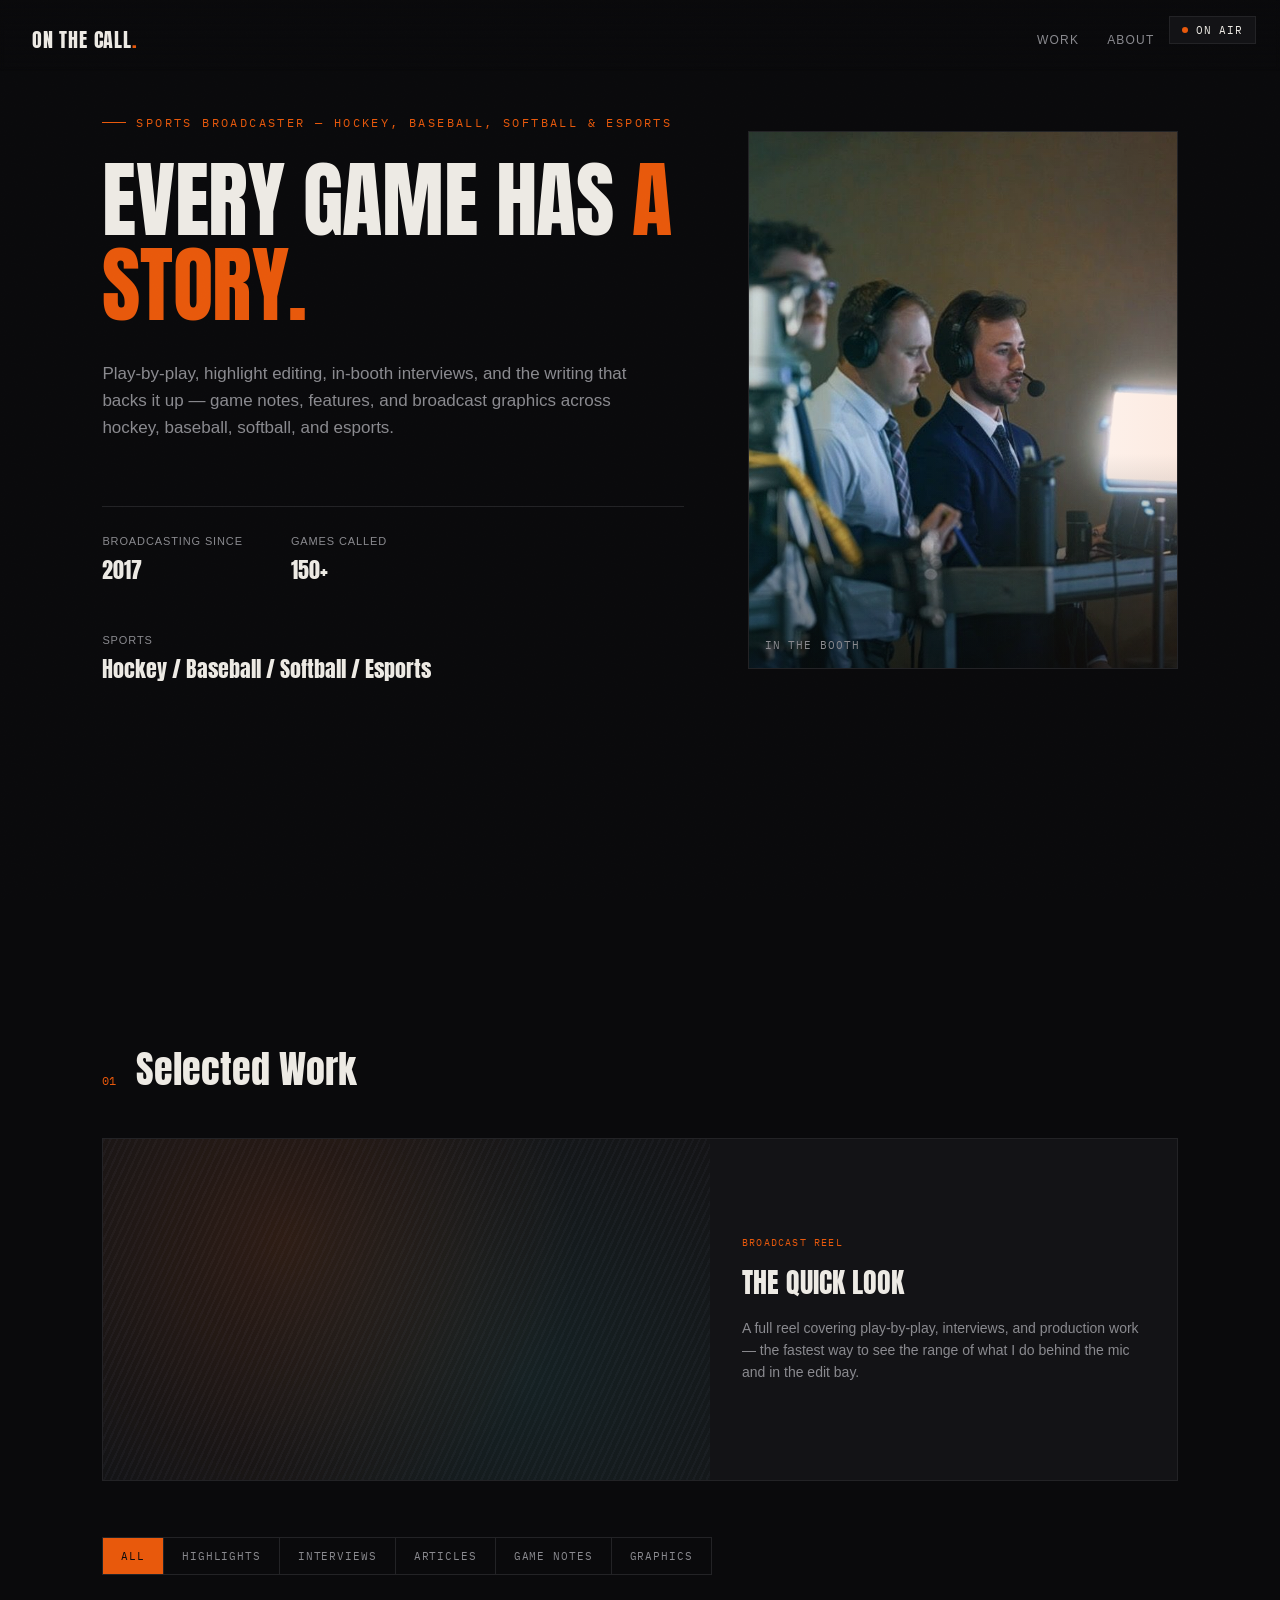
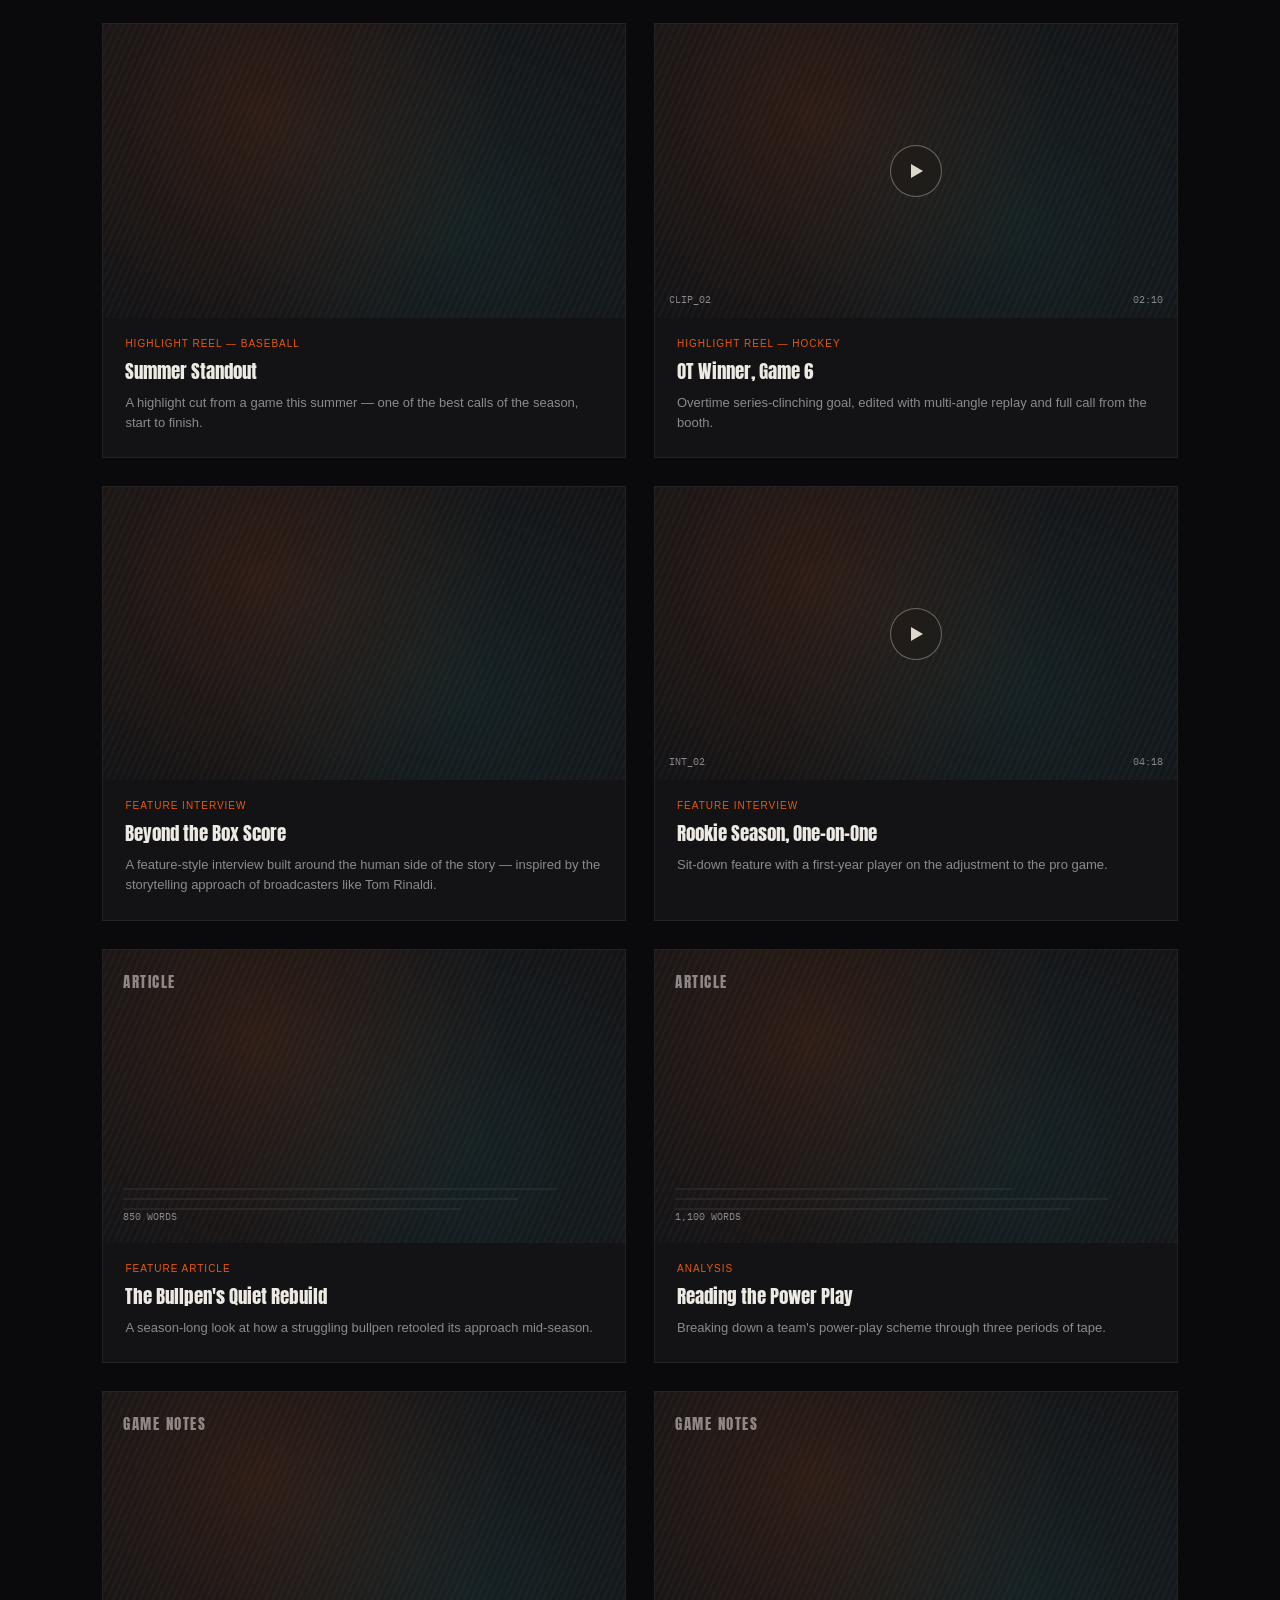
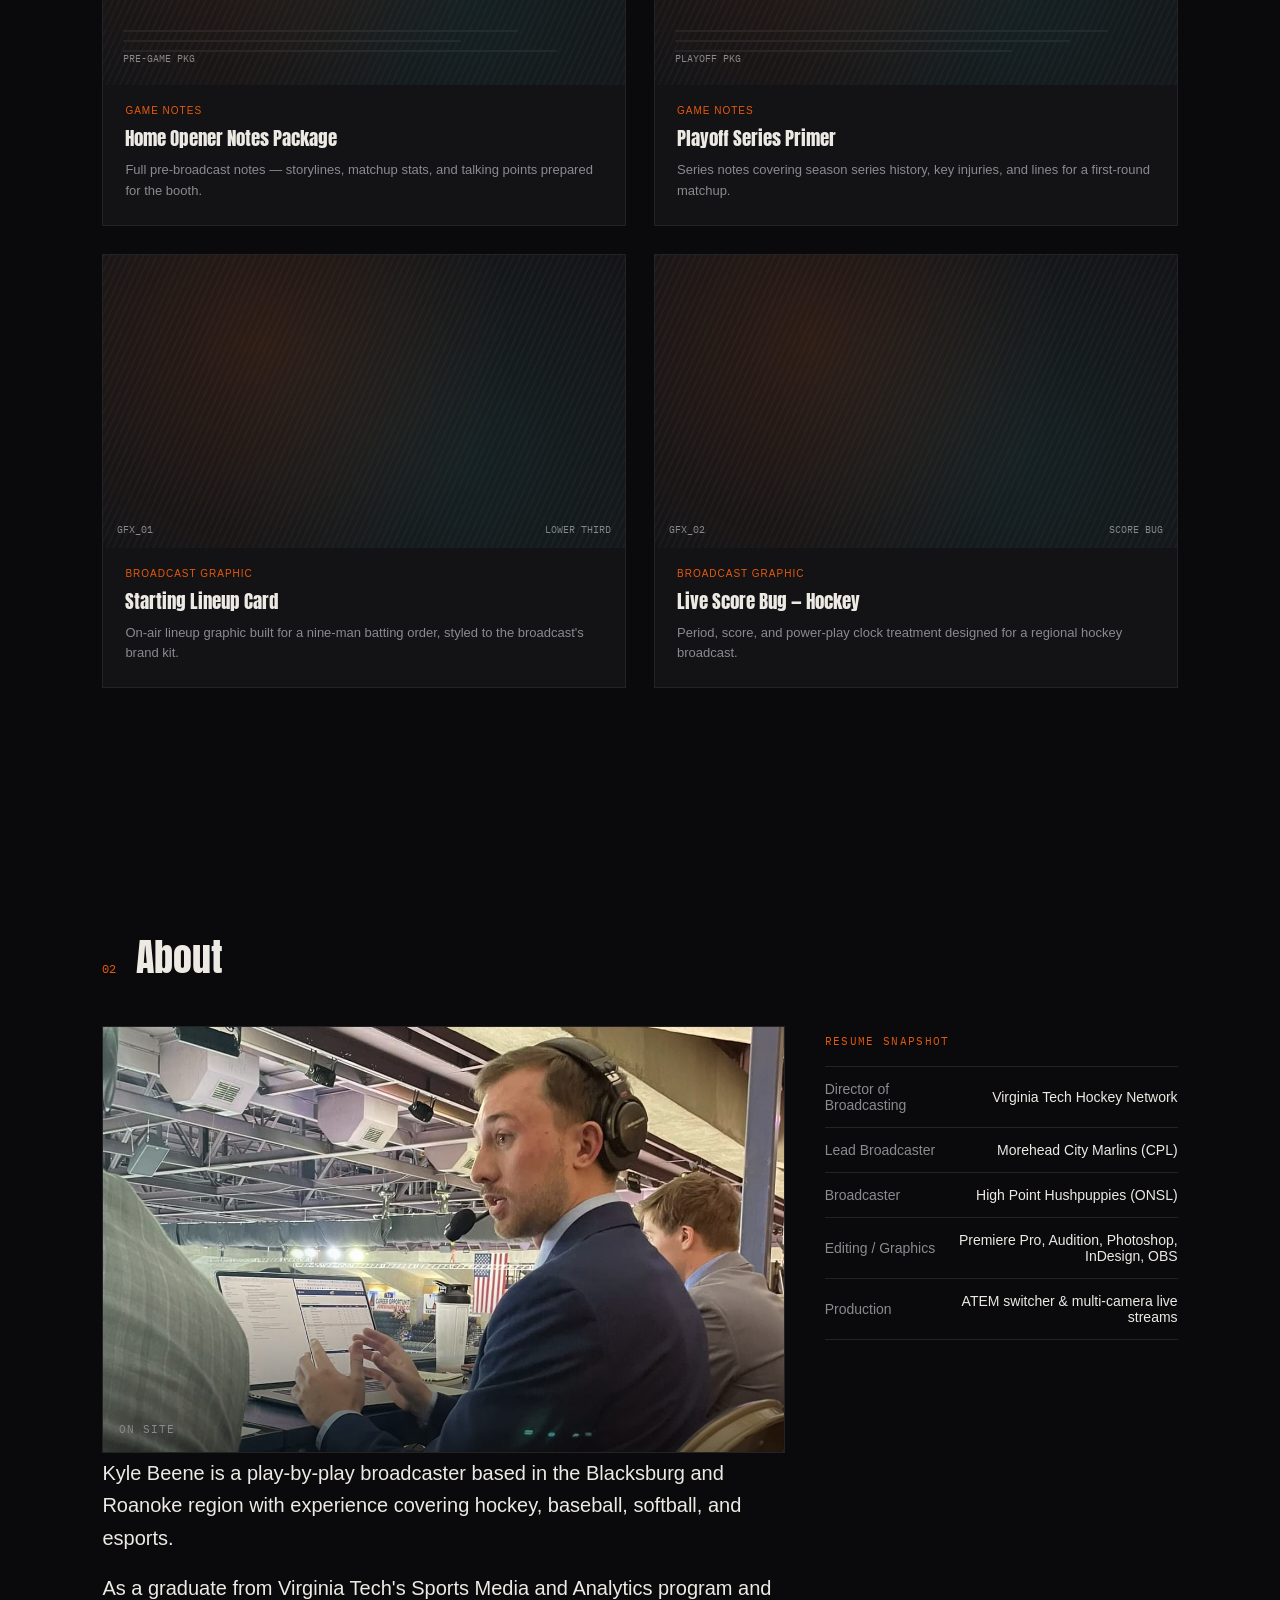
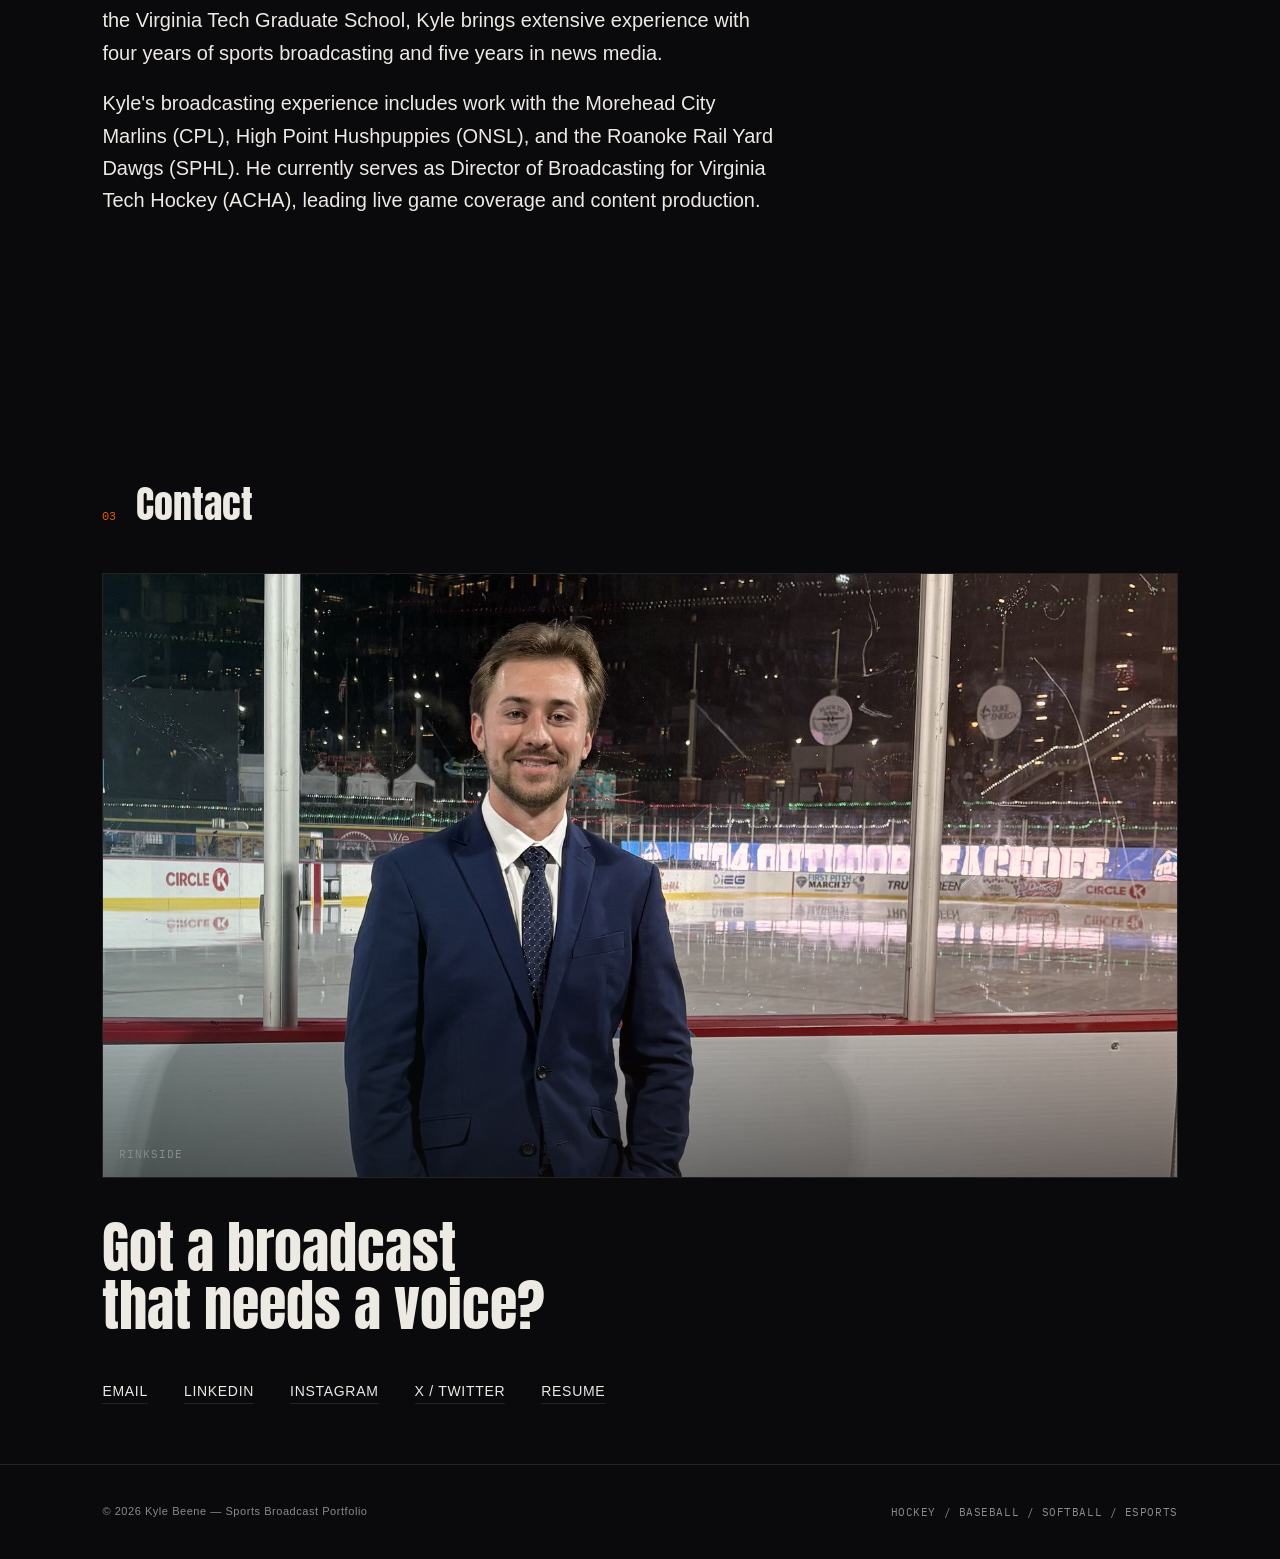
==== other.html @ 260bb2aa "Rename index.html to other.html" ====
<!DOCTYPE html>
<html lang="en">
<head>
<meta charset="UTF-8">
<meta name="viewport" content="width=device-width, initial-scale=1.0">
<title>ON THE CALL — Sports Broadcaster Portfolio</title>
<link rel="preconnect" href="https://fonts.googleapis.com">
<link href="https://fonts.googleapis.com/css2?family=Anton&family=Neue+Montreal:wght@400;500;600&family=IBM+Plex+Mono:wght@400;500;600&display=swap" rel="stylesheet">
<style>
  :root{
    --bg: #0A0A0C;
    --bg-panel: #131316;
    --line: #232326;
    --ink: #EDEAE4;
    --ink-dim: #8A8A8F;
    --amber: #E8590C;
    --teal: #1B6B6F;
    --amber-glow: rgba(232, 89, 12, 0.35);
  }
  *{margin:0;padding:0;box-sizing:border-box;}
  html{scroll-behavior:smooth;}
  body{
    background:var(--bg);
    color:var(--ink);
    font-family:'Neue Montreal', -apple-system, sans-serif;
    overflow-x:hidden;
    position:relative;
  }
  body::before{
    content:"";
    position:fixed; inset:0;
    background-image:url("data:image/svg+xml,%3Csvg xmlns='http://www.w3.org/2000/svg' width='100' height='100'%3E%3Cfilter id='n'%3E%3CfeTurbulence type='fractalNoise' baseFrequency='0.9' numOctaves='2' stitchTiles='stitch'/%3E%3C/filter%3E%3Crect width='100%25' height='100%25' filter='url(%23n)' opacity='0.4'/%3E%3C/svg%3E");
    opacity:0.02;
    pointer-events:none;
    z-index:999;
    mix-blend-mode:overlay;
  }
  .mono{font-family:'IBM Plex Mono', monospace;}

  #scrub{
    position:fixed; top:0; left:0; height:2px; background:var(--amber);
    z-index:1000; width:0%; transition:width 0.1s linear;
  }

  /* score-bug style live badge */
  #livebug{
    position:fixed; top:16px; right:24px; z-index:1000;
    display:flex; align-items:center; gap:8px;
    background:var(--bg-panel); border:1px solid var(--line);
    padding:6px 12px; font-size:11px; letter-spacing:0.08em;
  }
  #livebug .dot{width:6px; height:6px; border-radius:50%; background:var(--amber); animation:pulse 2.4s infinite;}
  @keyframes pulse{0%,100%{opacity:1;}50%{opacity:0.55;}}

  nav{
    position:fixed; top:0; left:0; right:0; z-index:900;
    display:flex; align-items:center; justify-content:space-between;
    padding:24px 32px 16px;
    background:linear-gradient(to bottom, rgba(10,10,12,0.9), transparent);
    backdrop-filter:blur(2px);
  }
  .logo{font-family:'Anton', sans-serif; font-size:20px; letter-spacing:0.04em;}
  .navlinks{display:flex; gap:28px; font-size:12px; letter-spacing:0.1em; text-transform:uppercase;}
  .navlinks a{color:var(--ink-dim); text-decoration:none; transition:color 0.2s;}
  .navlinks a:hover{color:var(--amber);}

  section{padding:140px 8vw 100px; position:relative; max-width:1400px; margin:0 auto;}

  #hero{min-height:100vh; display:flex; flex-direction:column; justify-content:center; padding-top:0;}
  .hero-grid{display:grid; grid-template-columns:1.15fr 0.85fr; gap:64px; align-items:center;}
  .hero-photo{
    position:relative; border:1px solid var(--line); background:var(--bg-panel);
    aspect-ratio:4/5; overflow:hidden;
  }
  .hero-photo img{width:100%; height:100%; object-fit:cover; display:block; filter:saturate(0.9) contrast(1.05);}
  .hero-photo.on-site-photo img{
    object-position:center 30%;
    transform:scale(1.09);
  }
  .hero-photo::after{
    content:""; position:absolute; inset:0;
    background:linear-gradient(180deg, rgba(10,10,12,0) 60%, rgba(10,10,12,0.55) 100%),
               linear-gradient(90deg, rgba(27,107,111,0.18), transparent 40%, rgba(232,89,12,0.12));
    pointer-events:none;
  }
  .hero-photo-tag{
    position:absolute; bottom:16px; left:16px; z-index:2;
    font-size:11px; letter-spacing:0.08em; color:var(--ink-dim);
  }
  @media (max-width:900px){
    .hero-grid{grid-template-columns:1fr;}
    .hero-photo{max-width:340px; order:-1;}
  }
  .eyebrow{
    font-size:12px; letter-spacing:0.2em; color:var(--amber); text-transform:uppercase;
    display:flex; align-items:center; gap:10px; margin-bottom:28px;
  }
  .eyebrow::before{content:""; width:24px; height:1px; background:var(--amber);}
  h1.hero-title{
    font-family:'Anton', sans-serif;
    font-size:clamp(38px, 6.5vw, 92px);
    line-height:1.02;
    letter-spacing:-0.005em;
    text-transform:uppercase;
    max-width:1150px;
    font-weight:400;
  }
  h1.hero-title .grade{
    color:var(--amber);
  }
  .hero-sub{
    margin-top:32px; max-width:560px; color:var(--ink-dim); font-size:17px; line-height:1.6;
  }
  .hero-meta{
    display:flex; gap:48px; margin-top:64px; padding-top:28px; border-top:1px solid var(--line); flex-wrap:wrap;
  }
  .hero-meta div span{display:block; font-size:11px; color:var(--ink-dim); letter-spacing:0.08em; text-transform:uppercase; margin-bottom:6px;}
  .hero-meta div strong{font-family:'Anton', sans-serif; font-size:22px; font-weight:400;}

  /* SECTION HEADERS */
  .sec-head{display:flex; align-items:baseline; gap:20px; margin-bottom:40px;}
  .sec-code{font-size:12px; color:var(--amber);}
  h2.sec-title{
    font-family:'Anton', sans-serif; font-size:clamp(26px,3vw,38px);
    text-transform:none; letter-spacing:0; font-weight:400;
  }

  /* CATEGORY TABS — styled like broadcast lower-third selectors */
  .tabs{display:flex; gap:0; margin-bottom:48px; border:1px solid var(--line); width:fit-content; flex-wrap:wrap;}
  .tab{
    font-family:'IBM Plex Mono', monospace; font-size:11px; letter-spacing:0.08em; text-transform:uppercase;
    padding:11px 18px; color:var(--ink-dim); background:transparent; border:none; cursor:pointer;
    border-right:1px solid var(--line);
  }
  .tab:last-child{border-right:none;}
  .tab:hover{color:var(--ink);}
  .tab.active{background:var(--amber); color:#0A0A0C;}

  .grid{display:grid; grid-template-columns:repeat(2,1fr); gap:28px;}
  .card{
    position:relative; border:1px solid var(--line); background:var(--bg-panel);
    overflow:hidden; transition:border-color 0.25s, transform 0.25s;
  }
  .card:hover{border-color:var(--amber); transform:translateY(-2px);}
  .card[hidden]{display:none;}

  .frame{
    aspect-ratio:16/9; position:relative; overflow:hidden;
    background:repeating-linear-gradient(115deg, #1a1a1e 0 2px, #141416 2px 6px);
  }
  .frame::after{
    content:""; position:absolute; inset:0;
    background:radial-gradient(circle at 30% 30%, rgba(232,89,12,0.12), transparent 60%),
               radial-gradient(circle at 70% 70%, rgba(27,107,111,0.15), transparent 60%);
    pointer-events:none;
  }
  .play-btn{
    position:absolute; top:50%; left:50%; transform:translate(-50%,-50%);
    width:52px; height:52px; border-radius:50%; border:1px solid rgba(237,234,228,0.4);
    display:flex; align-items:center; justify-content:center;
    backdrop-filter:blur(4px); background:rgba(10,10,12,0.3);
    transition:all 0.25s;
  }
  .card:hover .play-btn{border-color:var(--amber); background:var(--amber); transform:translate(-50%,-50%) scale(1.03);}
  .play-btn::after{content:""; width:0; height:0; border-left:12px solid var(--ink); border-top:7px solid transparent; border-bottom:7px solid transparent; margin-left:3px;}
  .card:hover .play-btn::after{border-left-color:#0A0A0C;}

  /* text-type frame for articles / game notes */
  .frame.text-frame{
    display:flex; flex-direction:column; justify-content:space-between; padding:20px;
  }
  .text-frame .glyph{font-family:'Anton', sans-serif; font-size:15px; color:var(--ink-dim); letter-spacing:0.1em;}
  .text-frame .lines{display:flex; flex-direction:column; gap:8px; margin-top:auto;}
  .text-frame .ln{height:2px; background:var(--line);}
  .text-frame .ln.w1{width:90%;} .text-frame .ln.w2{width:70%;} .text-frame .ln.w3{width:82%;}

  .frame-code{position:absolute; bottom:12px; left:14px; font-size:10px; color:var(--ink-dim);}
  .frame-dur{position:absolute; bottom:12px; right:14px; font-size:10px; color:var(--ink-dim);}

  .video-embed{position:relative; width:100%; height:100%;}
  .video-embed iframe{position:absolute; inset:0; width:100%; height:100%; border:0; display:block;}

  /* featured reel */
  .featured{
    border:1px solid var(--line); background:var(--bg-panel); margin-bottom:56px;
    display:grid; grid-template-columns:1.3fr 1fr;
  }
  .featured .frame{aspect-ratio:16/9; height:auto;}
  .featured-body{padding:32px; display:flex; flex-direction:column; justify-content:center;}
  .featured-tag{font-size:10px; letter-spacing:0.12em; text-transform:uppercase; color:var(--amber); margin-bottom:12px;}
  .featured-title{font-family:'Anton', sans-serif; font-size:28px; text-transform:uppercase; margin-bottom:14px;}
  .featured-desc{font-size:14px; color:var(--ink-dim); line-height:1.6;}
  @media (max-width:820px){
    .featured{grid-template-columns:1fr;}
    .featured .frame{aspect-ratio:16/9;}
  }
  .card-body{padding:20px 22px 24px;}
  .card-tag{font-size:10px; letter-spacing:0.1em; text-transform:uppercase; color:var(--amber); margin-bottom:8px;}
  .card-title{font-family:'Anton', sans-serif; font-size:19px; font-weight:400; text-transform:none; margin-bottom:8px;}
  .card-desc{font-size:13px; color:var(--ink-dim); line-height:1.55;}

  /* ABOUT */
  #about{display:block;}
  .about-layout{display:grid; grid-template-columns:minmax(0, 1.45fr) minmax(260px, 0.75fr); gap:40px; width:100%; align-items:start;}
  .about-photo-wrap{display:flex; flex-direction:column;}
  .about-lead{font-size:20px; line-height:1.62; font-weight:400; width:100%; max-width:none; margin-top:4px;}
  .about-lead .amber{color:var(--amber);}
  .about-lead p{margin:0 0 18px;}
  .resume-panel{padding-top:8px;}
  .resume-heading{font-size:11px; letter-spacing:0.12em; text-transform:uppercase; color:var(--amber); margin-bottom:18px;}
  .stack{margin-top:0; display:flex; flex-direction:column; gap:0; border-top:1px solid var(--line);}
  .stack-row{display:grid; grid-template-columns:1fr auto; align-items:center; padding:14px 0; border-bottom:1px solid var(--line); font-size:14px; gap:18px;}
  .stack-row span:first-child{color:var(--ink-dim); text-align:left;}
  .stack-row span:last-child{text-align:right; white-space:normal;}

  /* CONTACT */
  #contact{text-align:left; padding-bottom:60px;}
  h2.big-cta{
    font-family:'Anton', sans-serif; font-size:clamp(30px,4.5vw,56px); text-transform:none; font-weight:400;
    line-height:1.05; max-width:900px;
  }
  .contact-links{display:flex; gap:36px; margin-top:48px; flex-wrap:wrap;}
  .contact-links a{
    color:var(--ink); text-decoration:none; font-size:14px; letter-spacing:0.05em;
    text-transform:uppercase; border-bottom:1px solid var(--line); padding-bottom:4px;
    transition:border-color 0.2s, color 0.2s;
  }
  .contact-links a:hover{border-color:var(--amber); color:var(--amber);}

  footer{
    padding:40px 8vw; display:flex; justify-content:space-between;
    border-top:1px solid var(--line); font-size:11px; color:var(--ink-dim);
    letter-spacing:0.05em; flex-wrap:wrap; gap:10px;
  }

  @media (max-width:820px){
    .grid{grid-template-columns:1fr;}
    #about{grid-template-columns:1fr; gap:40px;}
    .navlinks{display:none;}
    .hero-meta{gap:28px;}
    #livebug{display:none;}
  }
  @media (prefers-reduced-motion: reduce){
    html{scroll-behavior:auto;}
    *{transition:none !important;}
    #livebug .dot{animation:none;}
  }
  a:focus-visible, .tab:focus-visible{outline:2px solid var(--amber); outline-offset:3px;}
</style>
</head>
<body>

<div id="scrub"></div>
<div id="livebug" class="mono"><span class="dot"></span> ON AIR</div>

<nav>
  <div class="logo">ON THE CALL<span style="color:var(--amber)">.</span></div>
  <div class="navlinks">
    <a href="#work">Work</a>
    <a href="#about">About</a>
    <a href="#contact">Contact</a>
  </div>
</nav>

<section id="hero">
  <div class="hero-grid">
    <div>
      <div class="eyebrow mono">Sports Broadcaster — Hockey, Baseball, Softball &amp; Esports</div>
      <h1 class="hero-title">Every game has <span class="grade">a story.</span></h1>
      <p class="hero-sub">Play-by-play, highlight editing, in-booth interviews, and the writing that backs it up — game notes, features, and broadcast graphics across hockey, baseball, softball, and esports.</p>
      <div class="hero-meta">
        <div><span>Broadcasting Since</span><strong>2017</strong></div>
        <div><span>Games Called</span><strong>150+</strong></div>
        <div><span>Sports</span><strong>Hockey / Baseball / Softball / Esports</strong></div>
      </div>
    </div>
    <div class="hero-photo">
      <img src="[data-uri]" alt="Kyle Beene on the broadcast set">
      <span class="hero-photo-tag mono">IN THE BOOTH</span>
    </div>
  </div>
</section>

<section id="work">
  <div class="sec-head">
    <span class="sec-code mono">01</span>
    <h2 class="sec-title">Selected Work</h2>
  </div>

  <div class="featured">
    <div class="frame">
      <div class="video-embed">
        <iframe width="560" height="315" src="https://www.youtube.com/embed/nZrC6_tkmoE?si=HN26Gj3dp7tI7WEA" title="YouTube video player" frameborder="0" allow="accelerometer; autoplay; clipboard-write; encrypted-media; gyroscope; picture-in-picture; web-share" referrerpolicy="strict-origin-when-cross-origin" allowfullscreen></iframe>
      </div>
    </div>
    <div class="featured-body">
      <div class="featured-tag mono">Broadcast Reel</div>
      <div class="featured-title">The Quick Look</div>
      <p class="featured-desc">A full reel covering play-by-play, interviews, and production work — the fastest way to see the range of what I do behind the mic and in the edit bay.</p>
    </div>
  </div>

  <div class="tabs mono" id="tabs">
    <button class="tab active" data-filter="all">All</button>
    <button class="tab" data-filter="highlights">Highlights</button>
    <button class="tab" data-filter="interviews">Interviews</button>
    <button class="tab" data-filter="articles">Articles</button>
    <button class="tab" data-filter="notes">Game Notes</button>
    <button class="tab" data-filter="graphics">Graphics</button>
  </div>

  <div class="grid" id="grid">

    <div class="card" data-cat="highlights">
      <div class="frame">
        <div class="video-embed">
          <iframe src="https://www.youtube.com/embed/zTkGHf8Vun4" title="Baseball Highlight Reel — Kyle Beene" allow="accelerometer; autoplay; clipboard-write; encrypted-media; gyroscope; picture-in-picture; web-share" referrerpolicy="strict-origin-when-cross-origin" allowfullscreen></iframe>
        </div>
      </div>
      <div class="card-body">
        <div class="card-tag">Highlight Reel — Baseball</div>
        <div class="card-title">Summer Standout</div>
        <div class="card-desc">A highlight cut from a game this summer — one of the best calls of the season, start to finish.</div>
      </div>
    </div>

    <div class="card" data-cat="highlights">
      <div class="frame">
        <div class="play-btn"></div>
        <span class="frame-code mono">CLIP_02</span>
        <span class="frame-dur mono">02:10</span>
      </div>
      <div class="card-body">
        <div class="card-tag">Highlight Reel — Hockey</div>
        <div class="card-title">OT Winner, Game 6</div>
        <div class="card-desc">Overtime series-clinching goal, edited with multi-angle replay and full call from the booth.</div>
      </div>
    </div>

    <div class="card" data-cat="interviews">
      <div class="frame">
        <div class="video-embed">
          <iframe src="https://www.youtube.com/embed/ssFvslmL74w" title="Feature Interview — Kyle Beene" allow="accelerometer; autoplay; clipboard-write; encrypted-media; gyroscope; picture-in-picture; web-share" referrerpolicy="strict-origin-when-cross-origin" allowfullscreen></iframe>
        </div>
      </div>
      <div class="card-body">
        <div class="card-tag">Feature Interview</div>
        <div class="card-title">Beyond the Box Score</div>
        <div class="card-desc">A feature-style interview built around the human side of the story — inspired by the storytelling approach of broadcasters like Tom Rinaldi.</div>
      </div>
    </div>

    <div class="card" data-cat="interviews">
      <div class="frame">
        <div class="play-btn"></div>
        <span class="frame-code mono">INT_02</span>
        <span class="frame-dur mono">04:18</span>
      </div>
      <div class="card-body">
        <div class="card-tag">Feature Interview</div>
        <div class="card-title">Rookie Season, One-on-One</div>
        <div class="card-desc">Sit-down feature with a first-year player on the adjustment to the pro game.</div>
      </div>
    </div>

    <div class="card" data-cat="articles">
      <div class="frame text-frame">
        <div class="glyph mono">ARTICLE</div>
        <div class="lines"><div class="ln w1"></div><div class="ln w3"></div><div class="ln w2"></div></div>
        <span class="frame-code mono" style="position:static;">850 WORDS</span>
      </div>
      <div class="card-body">
        <div class="card-tag">Feature Article</div>
        <div class="card-title">The Bullpen's Quiet Rebuild</div>
        <div class="card-desc">A season-long look at how a struggling bullpen retooled its approach mid-season.</div>
      </div>
    </div>

    <div class="card" data-cat="articles">
      <div class="frame text-frame">
        <div class="glyph mono">ARTICLE</div>
        <div class="lines"><div class="ln w2"></div><div class="ln w1"></div><div class="ln w3"></div></div>
        <span class="frame-code mono" style="position:static;">1,100 WORDS</span>
      </div>
      <div class="card-body">
        <div class="card-tag">Analysis</div>
        <div class="card-title">Reading the Power Play</div>
        <div class="card-desc">Breaking down a team's power-play scheme through three periods of tape.</div>
      </div>
    </div>

    <div class="card" data-cat="notes">
      <div class="frame text-frame">
        <div class="glyph mono">GAME NOTES</div>
        <div class="lines"><div class="ln w3"></div><div class="ln w2"></div><div class="ln w1"></div></div>
        <span class="frame-code mono" style="position:static;">PRE-GAME PKG</span>
      </div>
      <div class="card-body">
        <div class="card-tag">Game Notes</div>
        <div class="card-title">Home Opener Notes Package</div>
        <div class="card-desc">Full pre-broadcast notes — storylines, matchup stats, and talking points prepared for the booth.</div>
      </div>
    </div>

    <div class="card" data-cat="notes">
      <div class="frame text-frame">
        <div class="glyph mono">GAME NOTES</div>
        <div class="lines"><div class="ln w1"></div><div class="ln w3"></div><div class="ln w2"></div></div>
        <span class="frame-code mono" style="position:static;">PLAYOFF PKG</span>
      </div>
      <div class="card-body">
        <div class="card-tag">Game Notes</div>
        <div class="card-title">Playoff Series Primer</div>
        <div class="card-desc">Series notes covering season series history, key injuries, and lines for a first-round matchup.</div>
      </div>
    </div>

    <div class="card" data-cat="graphics">
      <div class="frame">
        <span class="frame-code mono">GFX_01</span>
        <span class="frame-dur mono">LOWER THIRD</span>
      </div>
      <div class="card-body">
        <div class="card-tag">Broadcast Graphic</div>
        <div class="card-title">Starting Lineup Card</div>
        <div class="card-desc">On-air lineup graphic built for a nine-man batting order, styled to the broadcast's brand kit.</div>
      </div>
    </div>

    <div class="card" data-cat="graphics">
      <div class="frame">
        <span class="frame-code mono">GFX_02</span>
        <span class="frame-dur mono">SCORE BUG</span>
      </div>
      <div class="card-body">
        <div class="card-tag">Broadcast Graphic</div>
        <div class="card-title">Live Score Bug — Hockey</div>
        <div class="card-desc">Period, score, and power-play clock treatment designed for a regional hockey broadcast.</div>
      </div>
    </div>

  </div>
</section>

<section id="about">
  <div class="sec-head">
    <span class="sec-code mono">02</span>
    <h2 class="sec-title">About</h2>
  </div>

  <div class="about-layout">
    <div class="about-photo-wrap">
      <div class="hero-photo on-site-photo" style="aspect-ratio:16/10; margin-bottom:0;">
      <img src="[data-uri]" alt="Kyle Beene in the broadcast booth with the production team">
      <span class="hero-photo-tag mono">ON SITE</span>
    </div>
    <div class="about-lead">
      <p>Kyle Beene is a play-by-play broadcaster based in the Blacksburg and Roanoke region with experience covering hockey, baseball, softball, and esports.</p>
      <p>As a graduate from Virginia Tech's Sports Media and Analytics program and the Virginia Tech Graduate School, Kyle brings extensive experience with four years of sports broadcasting and five years in news media.</p>
      <p>Kyle's broadcasting experience includes work with the Morehead City Marlins (CPL), High Point Hushpuppies (ONSL), and the Roanoke Rail Yard Dawgs (SPHL). He currently serves as Director of Broadcasting for Virginia Tech Hockey (ACHA), leading live game coverage and content production.</p>
    </div>
  </div>

  <div class="resume-panel">
    <div class="resume-heading mono">Resume Snapshot</div>
    <div class="stack">
      <div class="stack-row"><span>Director of Broadcasting</span><span>Virginia Tech Hockey Network</span></div>
      <div class="stack-row"><span>Lead Broadcaster</span><span>Morehead City Marlins (CPL)</span></div>
      <div class="stack-row"><span>Broadcaster</span><span>High Point Hushpuppies (ONSL)</span></div>
      <div class="stack-row"><span>Editing / Graphics</span><span>Premiere Pro, Audition, Photoshop,<br>InDesign, OBS</span></div>
      <div class="stack-row"><span>Production</span><span>ATEM switcher &amp; multi-camera live streams</span></div>
    </div>
  </div>
</section>

<section id="contact">
  <div class="sec-head">
    <span class="sec-code mono">03</span>
    <h2 class="sec-title">Contact</h2>
  </div>
  <div class="hero-photo" style="aspect-ratio:16/9; margin-bottom:40px;">
    <img src="[data-uri]" alt="Kyle Beene rinkside at an outdoor hockey event" style="object-position:center 10%;">
    <span class="hero-photo-tag mono">RINKSIDE</span>
  </div>
  <h2 class="big-cta">Got a broadcast<br>that needs a voice?</h2>
  <div class="contact-links">
    <a href="mailto:kyledbeene@gmail.com">Email</a>
    <a href="https://linkedin.com/in/kyle-beene" target="_blank" rel="noopener">LinkedIn</a>
    <a href="https://instagram.com/beenebroadcasting" target="_blank" rel="noopener">Instagram</a>
    <a href="https://x.com/kyledbeene" target="_blank" rel="noopener">X / Twitter</a>
    <a href="Kyle%20Beene%20Resume.pdf" download="Kyle Beene Resume.pdf">Resume</a>
  </div>
</section>

<footer>
  <span>© 2026 Kyle Beene — Sports Broadcast Portfolio</span>
  <span class="mono">HOCKEY / BASEBALL / SOFTBALL / ESPORTS</span>
</footer>

<script>
  const scrub = document.getElementById('scrub');
  window.addEventListener('scroll', () => {
    const h = document.documentElement;
    const pct = (h.scrollTop) / (h.scrollHeight - h.clientHeight) * 100;
    scrub.style.width = pct + '%';
  });

  const tabs = document.querySelectorAll('.tab');
  const cards = document.querySelectorAll('#grid .card');
  tabs.forEach(tab => {
    tab.addEventListener('click', () => {
      tabs.forEach(t => t.classList.remove('active'));
      tab.classList.add('active');
      const filter = tab.dataset.filter;
      cards.forEach(card => {
        if(filter === 'all' || card.dataset.cat === filter){
          card.hidden = false;
        } else {
          card.hidden = true;
        }
      });
    });
  });
</script>

</body>
</html>
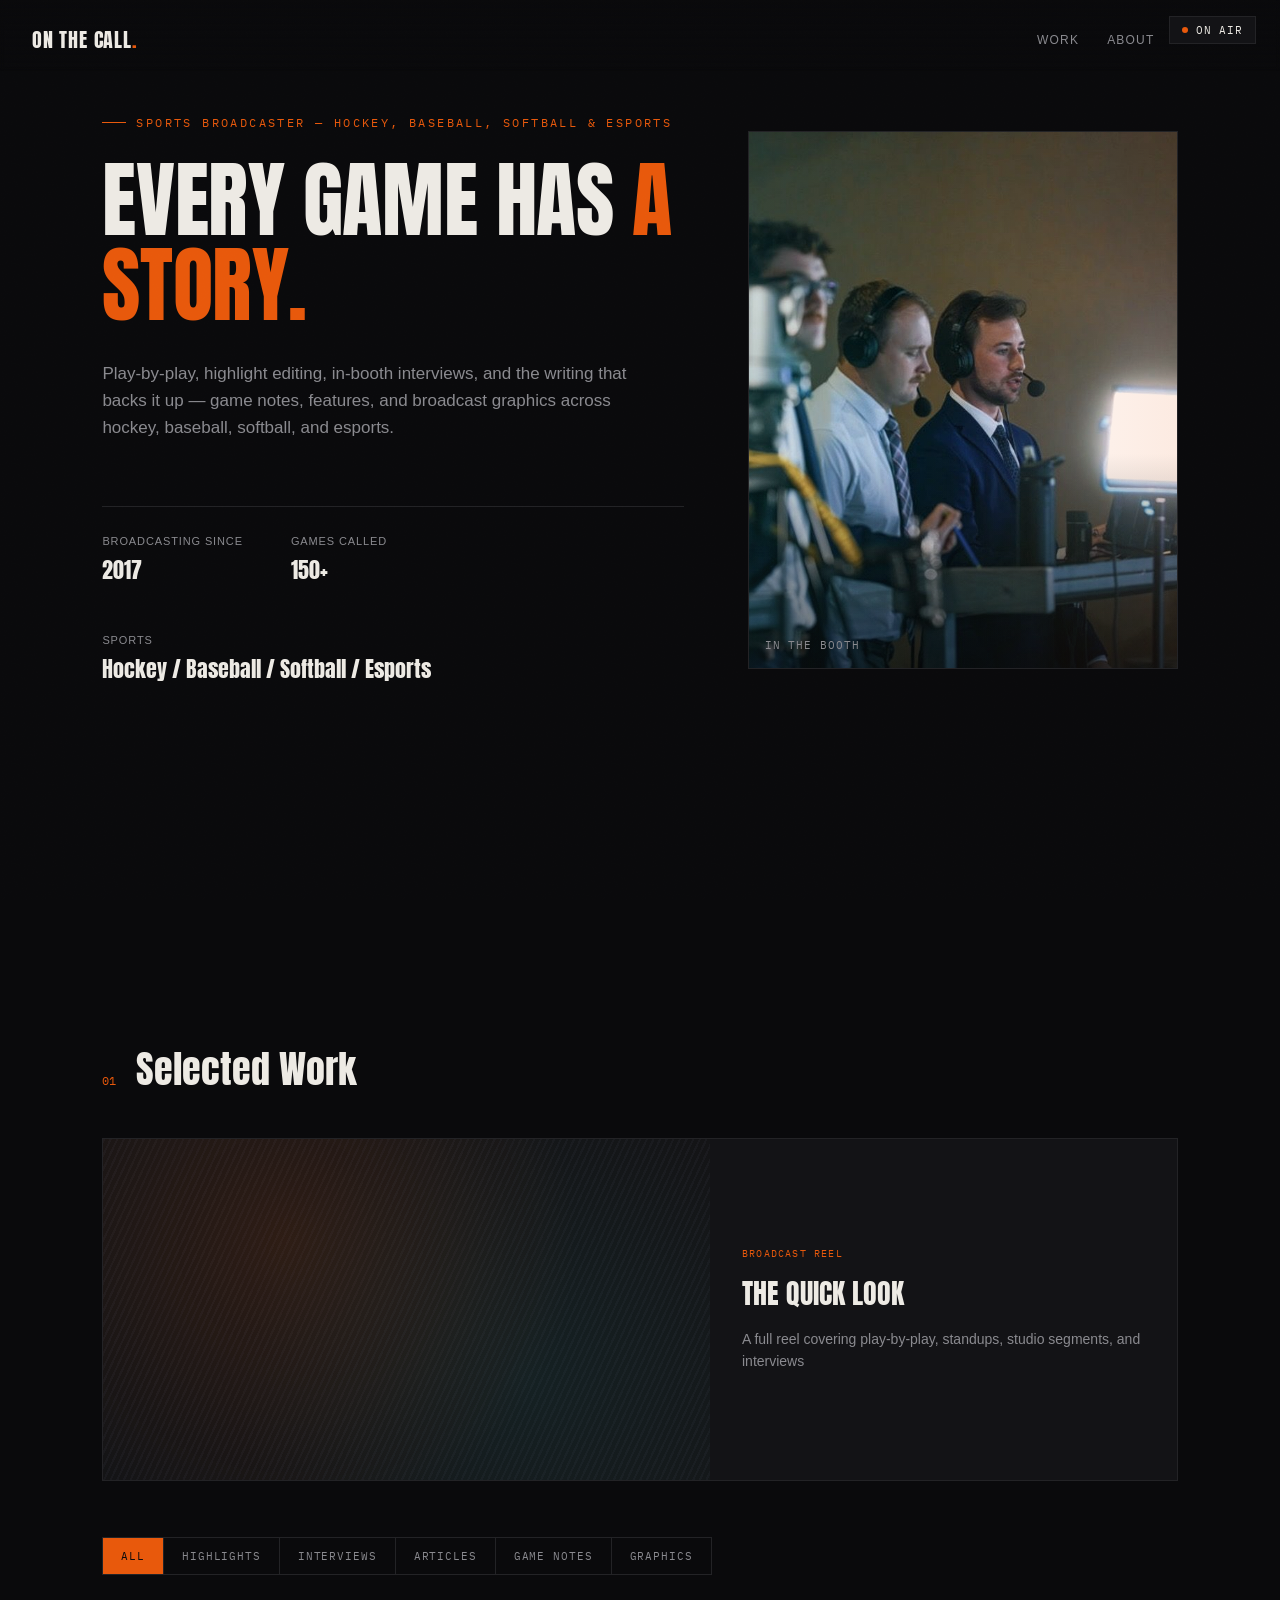
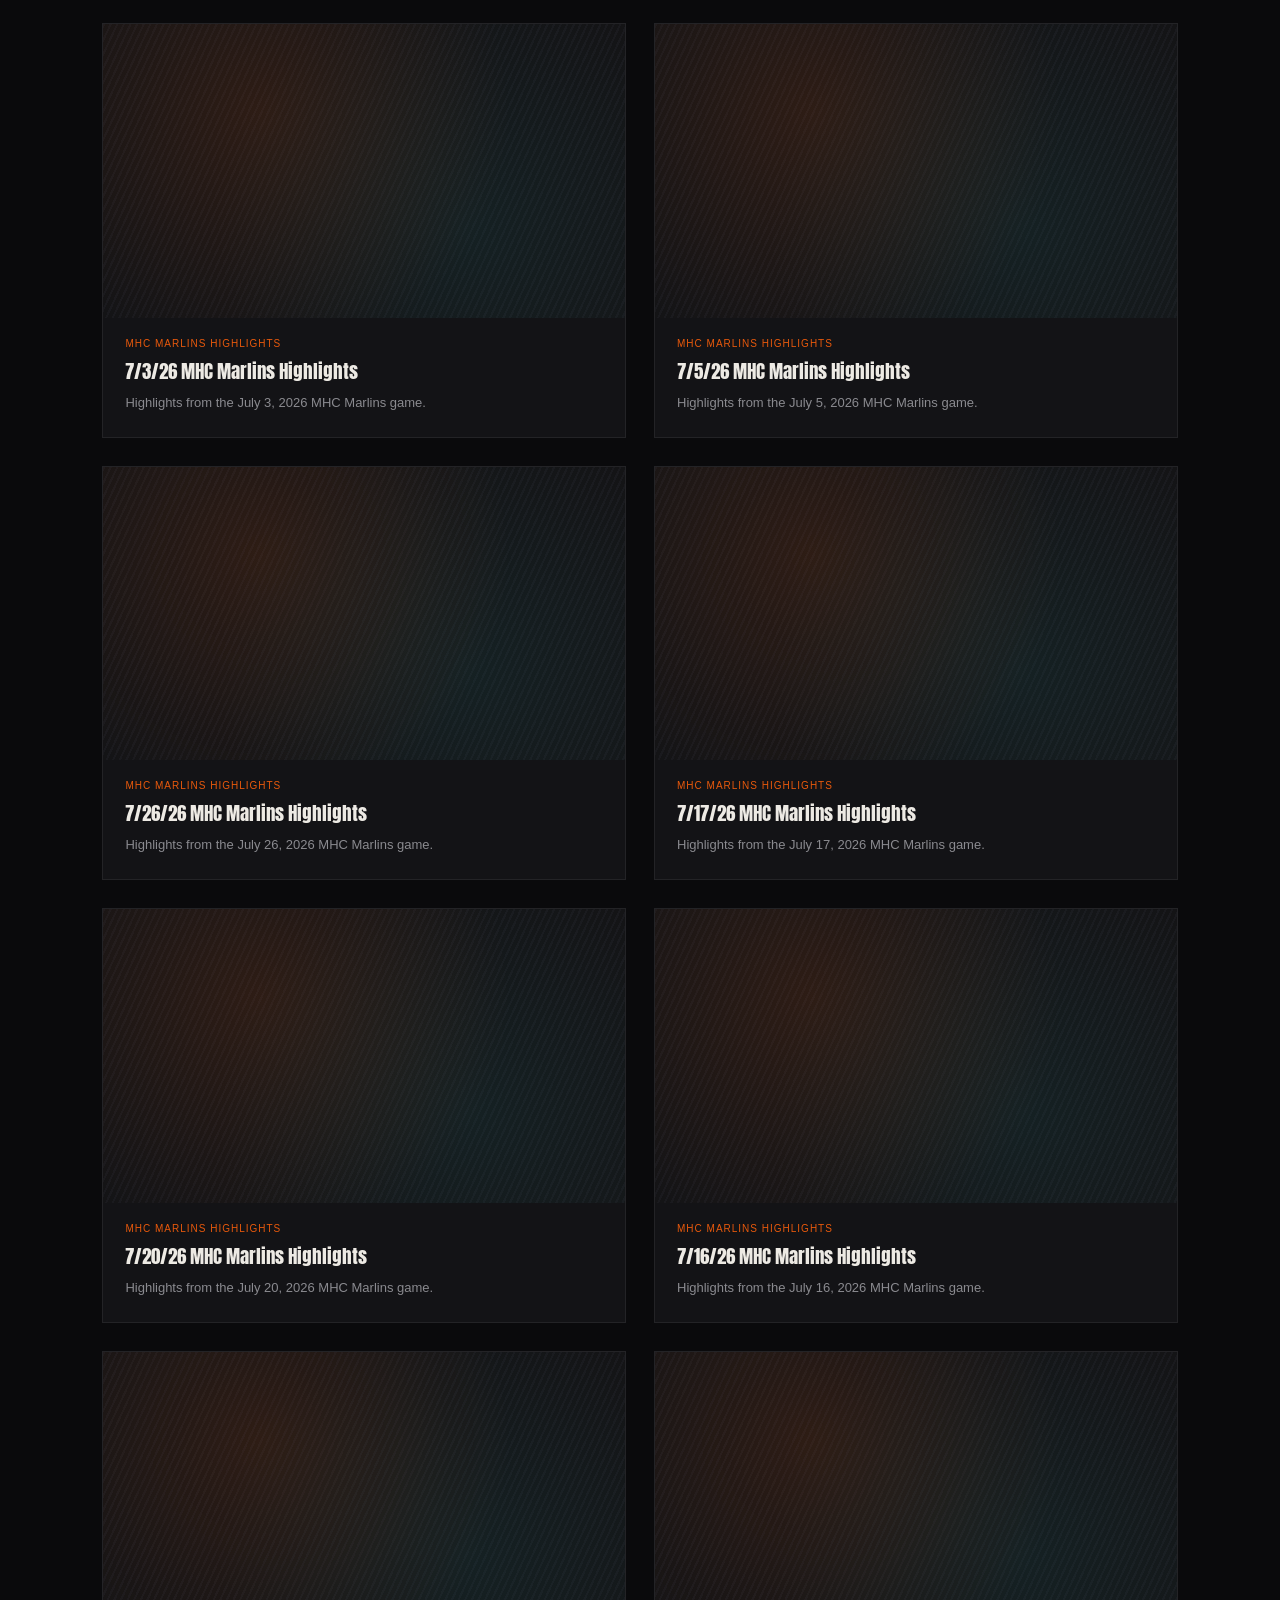
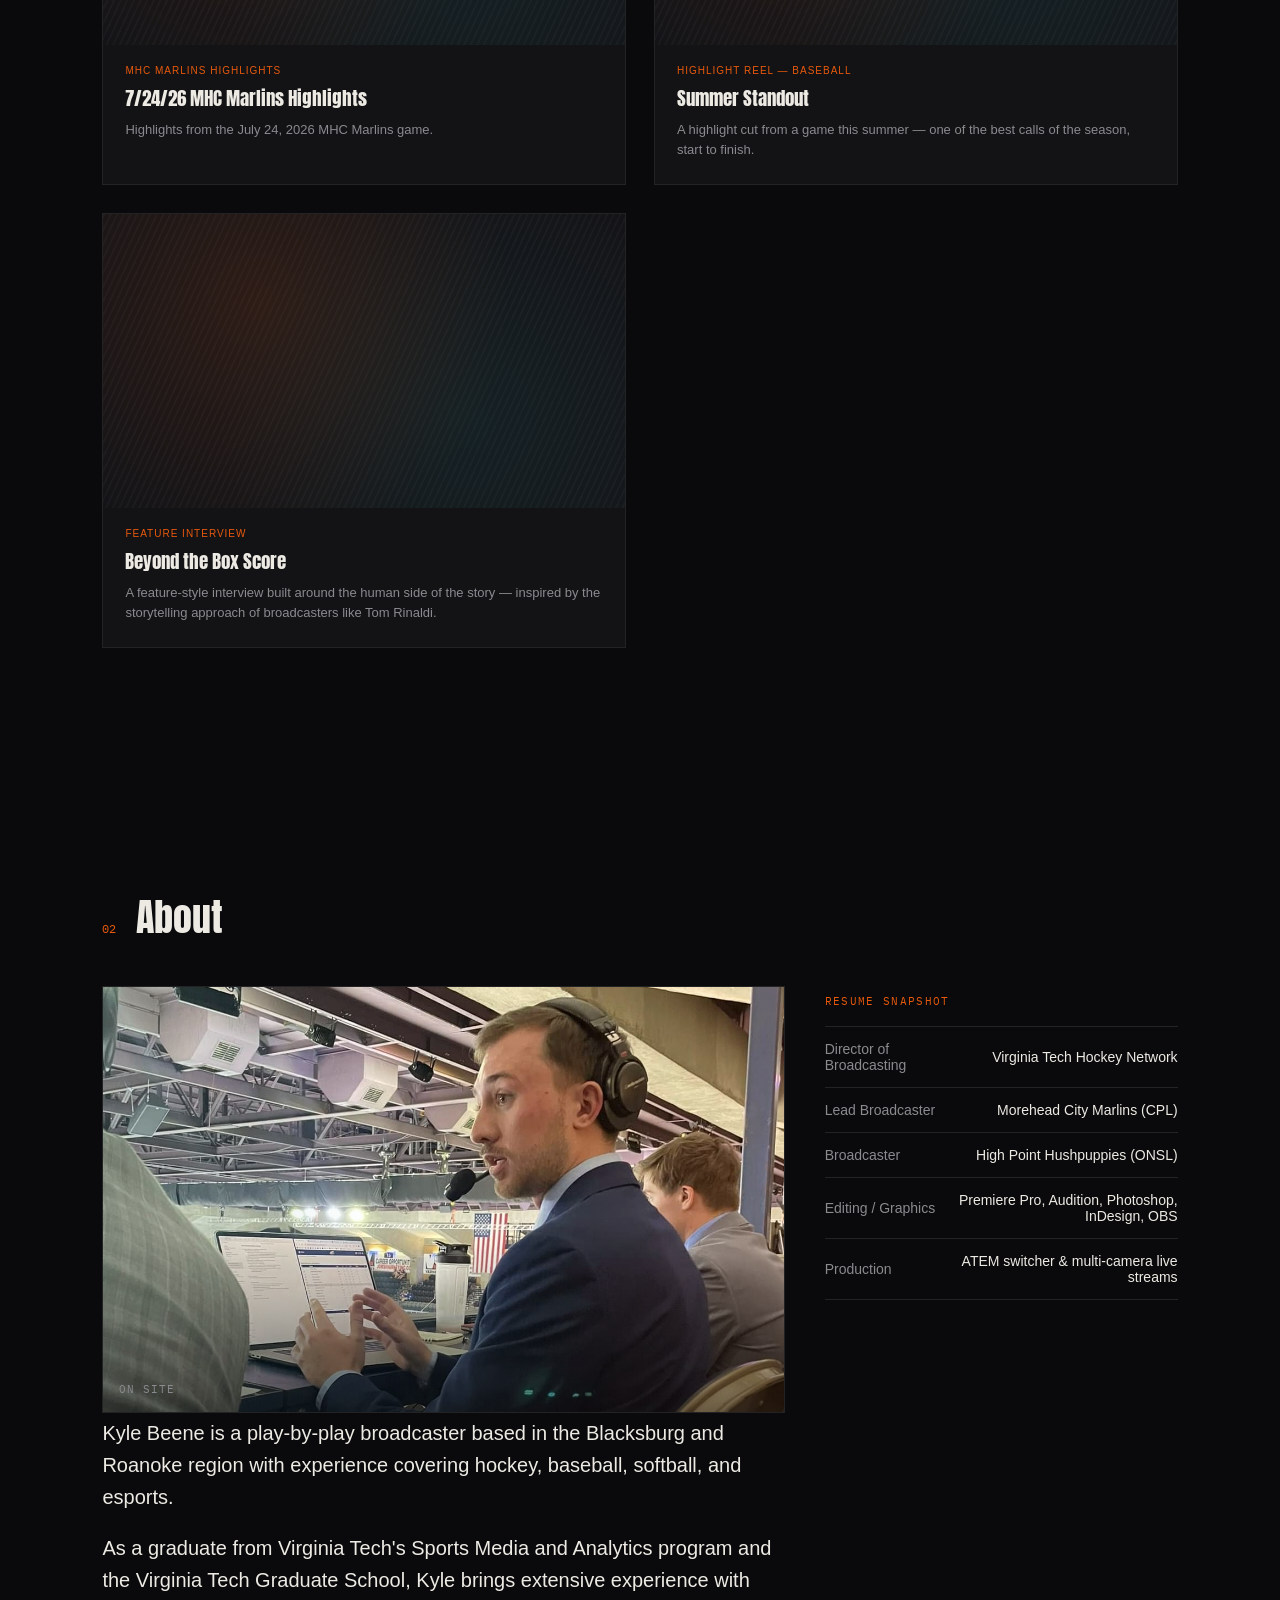
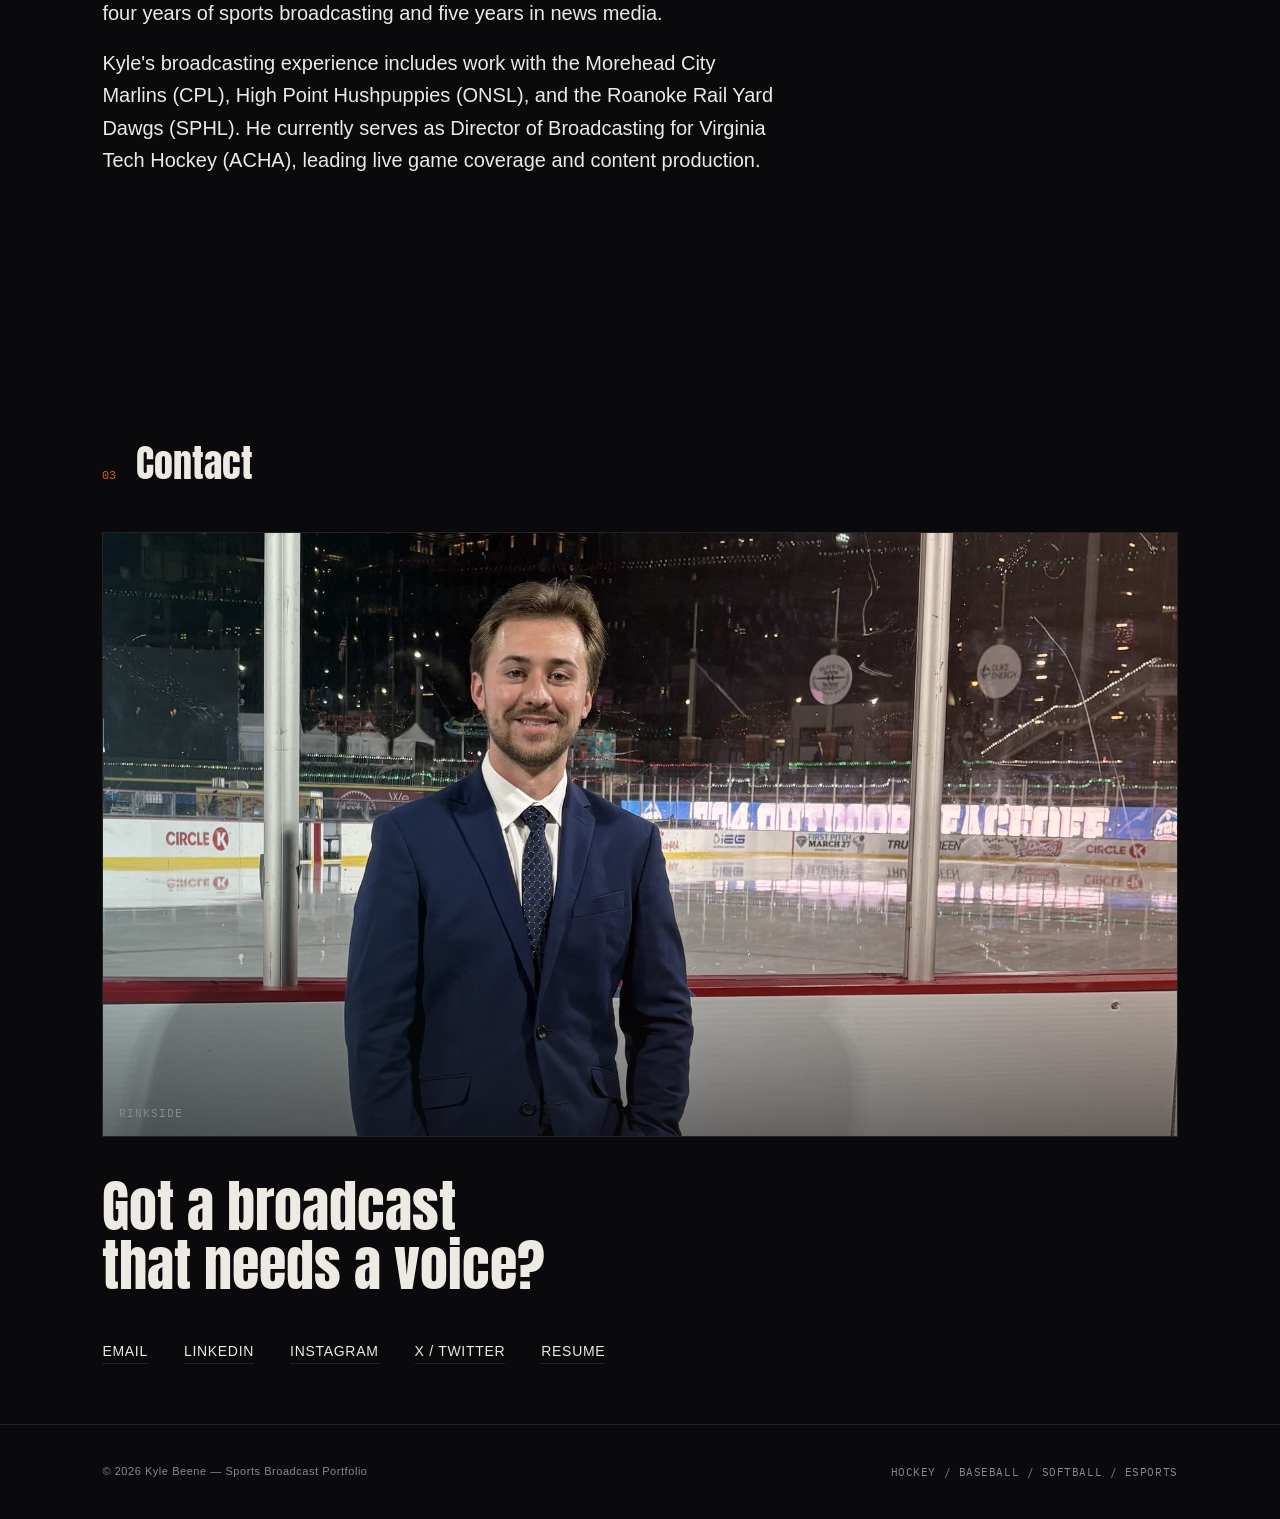
==== commit cfff8524: "Add other.html file" ====
--- a/other.html
+++ b/other.html
@@ -296,7 +296,7 @@
     <div class="featured-body">
       <div class="featured-tag mono">Broadcast Reel</div>
       <div class="featured-title">The Quick Look</div>
-      <p class="featured-desc">A full reel covering play-by-play, interviews, and production work — the fastest way to see the range of what I do behind the mic and in the edit bay.</p>
+      <p class="featured-desc">A full reel covering play-by-play, standups, studio segments, and interviews</p>
     </div>
   </div>
 
@@ -314,6 +314,97 @@
     <div class="card" data-cat="highlights">
       <div class="frame">
         <div class="video-embed">
+          <iframe src="https://www.youtube.com/embed/QtQvL3OFeZE" title="7/3/26 MHC Marlins Highlights" allow="accelerometer; autoplay; clipboard-write; encrypted-media; gyroscope; picture-in-picture; web-share" referrerpolicy="strict-origin-when-cross-origin" allowfullscreen></iframe>
+        </div>
+      </div>
+      <div class="card-body">
+        <div class="card-tag">MHC Marlins Highlights</div>
+        <div class="card-title">7/3/26 MHC Marlins Highlights</div>
+        <div class="card-desc">Highlights from the July 3, 2026 MHC Marlins game.</div>
+      </div>
+    </div>
+
+    <div class="card" data-cat="highlights">
+      <div class="frame">
+        <div class="video-embed">
+          <iframe src="https://www.youtube.com/embed/-IIT8ANAwW4" title="7/5/26 MHC Marlins Highlights" allow="accelerometer; autoplay; clipboard-write; encrypted-media; gyroscope; picture-in-picture; web-share" referrerpolicy="strict-origin-when-cross-origin" allowfullscreen></iframe>
+        </div>
+      </div>
+      <div class="card-body">
+        <div class="card-tag">MHC Marlins Highlights</div>
+        <div class="card-title">7/5/26 MHC Marlins Highlights</div>
+        <div class="card-desc">Highlights from the July 5, 2026 MHC Marlins game.</div>
+      </div>
+    </div>
+
+    <div class="card" data-cat="highlights">
+      <div class="frame">
+        <div class="video-embed">
+          <iframe src="https://www.youtube.com/embed/dNCXAQED-hM" title="7/26/26 MHC Marlins Highlights" allow="accelerometer; autoplay; clipboard-write; encrypted-media; gyroscope; picture-in-picture; web-share" referrerpolicy="strict-origin-when-cross-origin" allowfullscreen></iframe>
+        </div>
+      </div>
+      <div class="card-body">
+        <div class="card-tag">MHC Marlins Highlights</div>
+        <div class="card-title">7/26/26 MHC Marlins Highlights</div>
+        <div class="card-desc">Highlights from the July 26, 2026 MHC Marlins game.</div>
+      </div>
+    </div>
+
+    <div class="card" data-cat="highlights">
+      <div class="frame">
+        <div class="video-embed">
+          <iframe src="https://www.youtube.com/embed/ADGwa7thsK8" title="7/17/26 MHC Marlins Highlights" allow="accelerometer; autoplay; clipboard-write; encrypted-media; gyroscope; picture-in-picture; web-share" referrerpolicy="strict-origin-when-cross-origin" allowfullscreen></iframe>
+        </div>
+      </div>
+      <div class="card-body">
+        <div class="card-tag">MHC Marlins Highlights</div>
+        <div class="card-title">7/17/26 MHC Marlins Highlights</div>
+        <div class="card-desc">Highlights from the July 17, 2026 MHC Marlins game.</div>
+      </div>
+    </div>
+
+    <div class="card" data-cat="highlights">
+      <div class="frame">
+        <div class="video-embed">
+          <iframe src="https://www.youtube.com/embed/SNijJmRRVE4" title="7/20/26 MHC Marlins Highlights" allow="accelerometer; autoplay; clipboard-write; encrypted-media; gyroscope; picture-in-picture; web-share" referrerpolicy="strict-origin-when-cross-origin" allowfullscreen></iframe>
+        </div>
+      </div>
+      <div class="card-body">
+        <div class="card-tag">MHC Marlins Highlights</div>
+        <div class="card-title">7/20/26 MHC Marlins Highlights</div>
+        <div class="card-desc">Highlights from the July 20, 2026 MHC Marlins game.</div>
+      </div>
+    </div>
+
+    <div class="card" data-cat="highlights">
+      <div class="frame">
+        <div class="video-embed">
+          <iframe src="https://www.youtube.com/embed/AHRENrVqfiM" title="7/16/26 MHC Marlins Highlights" allow="accelerometer; autoplay; clipboard-write; encrypted-media; gyroscope; picture-in-picture; web-share" referrerpolicy="strict-origin-when-cross-origin" allowfullscreen></iframe>
+        </div>
+      </div>
+      <div class="card-body">
+        <div class="card-tag">MHC Marlins Highlights</div>
+        <div class="card-title">7/16/26 MHC Marlins Highlights</div>
+        <div class="card-desc">Highlights from the July 16, 2026 MHC Marlins game.</div>
+      </div>
+    </div>
+
+    <div class="card" data-cat="highlights">
+      <div class="frame">
+        <div class="video-embed">
+          <iframe src="https://www.youtube.com/embed/dtUeszQp7MM" title="7/24/26 MHC Marlins Highlights" allow="accelerometer; autoplay; clipboard-write; encrypted-media; gyroscope; picture-in-picture; web-share" referrerpolicy="strict-origin-when-cross-origin" allowfullscreen></iframe>
+        </div>
+      </div>
+      <div class="card-body">
+        <div class="card-tag">MHC Marlins Highlights</div>
+        <div class="card-title">7/24/26 MHC Marlins Highlights</div>
+        <div class="card-desc">Highlights from the July 24, 2026 MHC Marlins game.</div>
+      </div>
+    </div>
+
+    <div class="card" data-cat="highlights">
+      <div class="frame">
+        <div class="video-embed">
           <iframe src="https://www.youtube.com/embed/zTkGHf8Vun4" title="Baseball Highlight Reel — Kyle Beene" allow="accelerometer; autoplay; clipboard-write; encrypted-media; gyroscope; picture-in-picture; web-share" referrerpolicy="strict-origin-when-cross-origin" allowfullscreen></iframe>
         </div>
       </div>
@@ -324,19 +415,6 @@
       </div>
     </div>
 
-    <div class="card" data-cat="highlights">
-      <div class="frame">
-        <div class="play-btn"></div>
-        <span class="frame-code mono">CLIP_02</span>
-        <span class="frame-dur mono">02:10</span>
-      </div>
-      <div class="card-body">
-        <div class="card-tag">Highlight Reel — Hockey</div>
-        <div class="card-title">OT Winner, Game 6</div>
-        <div class="card-desc">Overtime series-clinching goal, edited with multi-angle replay and full call from the booth.</div>
-      </div>
-    </div>
-
     <div class="card" data-cat="interviews">
       <div class="frame">
         <div class="video-embed">
@@ -347,95 +425,6 @@
         <div class="card-tag">Feature Interview</div>
         <div class="card-title">Beyond the Box Score</div>
         <div class="card-desc">A feature-style interview built around the human side of the story — inspired by the storytelling approach of broadcasters like Tom Rinaldi.</div>
-      </div>
-    </div>
-
-    <div class="card" data-cat="interviews">
-      <div class="frame">
-        <div class="play-btn"></div>
-        <span class="frame-code mono">INT_02</span>
-        <span class="frame-dur mono">04:18</span>
-      </div>
-      <div class="card-body">
-        <div class="card-tag">Feature Interview</div>
-        <div class="card-title">Rookie Season, One-on-One</div>
-        <div class="card-desc">Sit-down feature with a first-year player on the adjustment to the pro game.</div>
-      </div>
-    </div>
-
-    <div class="card" data-cat="articles">
-      <div class="frame text-frame">
-        <div class="glyph mono">ARTICLE</div>
-        <div class="lines"><div class="ln w1"></div><div class="ln w3"></div><div class="ln w2"></div></div>
-        <span class="frame-code mono" style="position:static;">850 WORDS</span>
-      </div>
-      <div class="card-body">
-        <div class="card-tag">Feature Article</div>
-        <div class="card-title">The Bullpen's Quiet Rebuild</div>
-        <div class="card-desc">A season-long look at how a struggling bullpen retooled its approach mid-season.</div>
-      </div>
-    </div>
-
-    <div class="card" data-cat="articles">
-      <div class="frame text-frame">
-        <div class="glyph mono">ARTICLE</div>
-        <div class="lines"><div class="ln w2"></div><div class="ln w1"></div><div class="ln w3"></div></div>
-        <span class="frame-code mono" style="position:static;">1,100 WORDS</span>
-      </div>
-      <div class="card-body">
-        <div class="card-tag">Analysis</div>
-        <div class="card-title">Reading the Power Play</div>
-        <div class="card-desc">Breaking down a team's power-play scheme through three periods of tape.</div>
-      </div>
-    </div>
-
-    <div class="card" data-cat="notes">
-      <div class="frame text-frame">
-        <div class="glyph mono">GAME NOTES</div>
-        <div class="lines"><div class="ln w3"></div><div class="ln w2"></div><div class="ln w1"></div></div>
-        <span class="frame-code mono" style="position:static;">PRE-GAME PKG</span>
-      </div>
-      <div class="card-body">
-        <div class="card-tag">Game Notes</div>
-        <div class="card-title">Home Opener Notes Package</div>
-        <div class="card-desc">Full pre-broadcast notes — storylines, matchup stats, and talking points prepared for the booth.</div>
-      </div>
-    </div>
-
-    <div class="card" data-cat="notes">
-      <div class="frame text-frame">
-        <div class="glyph mono">GAME NOTES</div>
-        <div class="lines"><div class="ln w1"></div><div class="ln w3"></div><div class="ln w2"></div></div>
-        <span class="frame-code mono" style="position:static;">PLAYOFF PKG</span>
-      </div>
-      <div class="card-body">
-        <div class="card-tag">Game Notes</div>
-        <div class="card-title">Playoff Series Primer</div>
-        <div class="card-desc">Series notes covering season series history, key injuries, and lines for a first-round matchup.</div>
-      </div>
-    </div>
-
-    <div class="card" data-cat="graphics">
-      <div class="frame">
-        <span class="frame-code mono">GFX_01</span>
-        <span class="frame-dur mono">LOWER THIRD</span>
-      </div>
-      <div class="card-body">
-        <div class="card-tag">Broadcast Graphic</div>
-        <div class="card-title">Starting Lineup Card</div>
-        <div class="card-desc">On-air lineup graphic built for a nine-man batting order, styled to the broadcast's brand kit.</div>
-      </div>
-    </div>
-
-    <div class="card" data-cat="graphics">
-      <div class="frame">
-        <span class="frame-code mono">GFX_02</span>
-        <span class="frame-dur mono">SCORE BUG</span>
-      </div>
-      <div class="card-body">
-        <div class="card-tag">Broadcast Graphic</div>
-        <div class="card-title">Live Score Bug — Hockey</div>
-        <div class="card-desc">Period, score, and power-play clock treatment designed for a regional hockey broadcast.</div>
       </div>
     </div>
 
